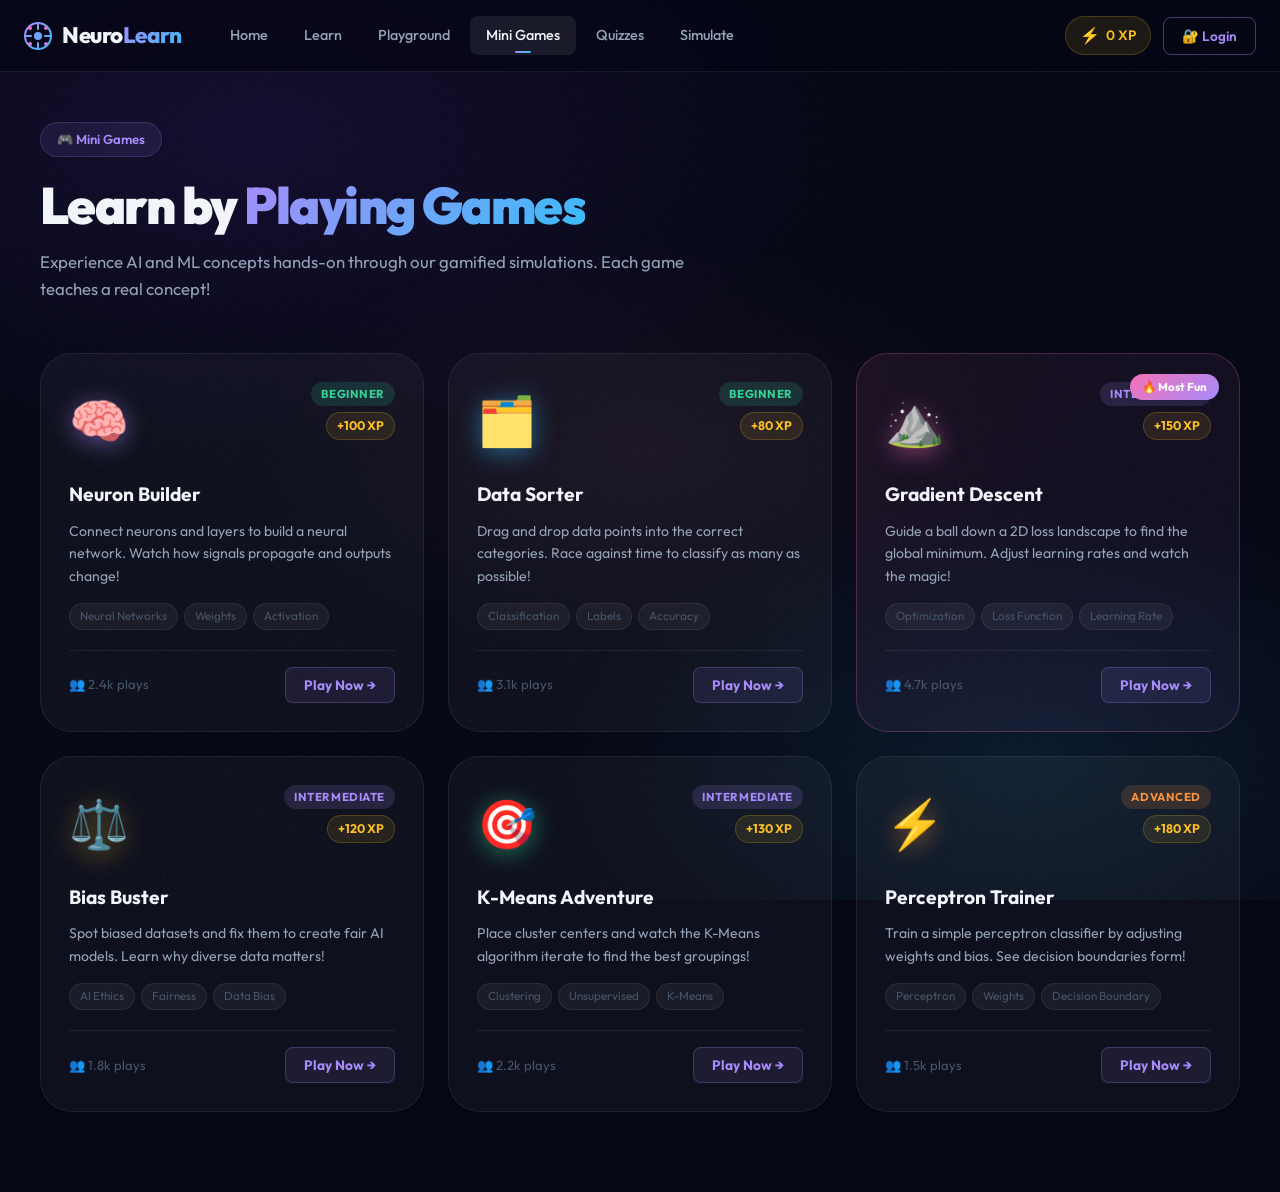
==== games.html @ 95ebddc8 "First Commit - Project Structure and Modules are created" ====
<!DOCTYPE html>
<html lang="en">
<head>
  <meta charset="UTF-8" />
  <meta name="viewport" content="width=device-width, initial-scale=1.0" />
  <title>Mini Games – NeuroLearn</title>
  <meta name="description" content="Learn AI and ML through fun interactive mini-games. Build neural networks, classify data, optimize algorithms, and more!" />
  <link href="https://fonts.googleapis.com/css2?family=Outfit:wght@300;400;500;600;700;800;900&family=JetBrains+Mono:wght@400;600&display=swap" rel="stylesheet" />
  <link rel="stylesheet" href="css/style.css" />
  <link rel="stylesheet" href="css/games.css" />
</head>
<body>
  <div class="bg-canvas"></div>
  <div class="noise-overlay"></div>
  <nav class="navbar" id="navbar">
    <div class="nav-container">
      <a href="index.html" class="nav-logo">
        <div class="logo-icon"><svg width="28" height="28" viewBox="0 0 28 28" fill="none"><circle cx="14" cy="14" r="13" stroke="url(#lg1)" stroke-width="2"/><circle cx="14" cy="14" r="4" fill="url(#lg1)"/><path d="M14 1v6M14 21v6M1 14h6M21 14h6" stroke="url(#lg1)" stroke-width="2" stroke-linecap="round"/><circle cx="6" cy="6" r="2" fill="url(#lg2)"/><circle cx="22" cy="6" r="2" fill="url(#lg2)"/><circle cx="6" cy="22" r="2" fill="url(#lg2)"/><circle cx="22" cy="22" r="2" fill="url(#lg2)"/><defs><linearGradient id="lg1" x1="0" y1="0" x2="28" y2="28" gradientUnits="userSpaceOnUse"><stop stop-color="#a78bfa"/><stop offset="1" stop-color="#38bdf8"/></linearGradient><linearGradient id="lg2" x1="0" y1="0" x2="28" y2="28" gradientUnits="userSpaceOnUse"><stop stop-color="#f472b6"/><stop offset="1" stop-color="#a78bfa"/></linearGradient></defs></svg></div>
        <span class="logo-text">Neuro<span class="logo-accent">Learn</span></span>
      </a>
      <div class="nav-links" id="navLinks">
        <a href="index.html" class="nav-link" id="nav-home">Home</a>
        <a href="learn.html" class="nav-link" id="nav-learn">Learn</a>
        <a href="playground.html" class="nav-link" id="nav-playground">Playground</a>
        <a href="games.html" class="nav-link active" id="nav-games">Mini Games</a>
        <a href="quiz.html" class="nav-link" id="nav-quiz">Quizzes</a>
        <a href="simulate.html" class="nav-link" id="nav-simulate">Simulate</a>
      </div>
      <div class="nav-actions">
        <div class="xp-badge" id="xpBadge"><span class="xp-icon">⚡</span><span id="xpCount">0 XP</span></div>
        <button class="hamburger" id="hamburger"><span></span><span></span><span></span></button>
      </div>
    </div>
  </nav>

  <div class="page-hero">
    <div class="page-hero-content">
      <div class="page-tag">🎮 Mini Games</div>
      <h1 class="page-title">Learn by <span class="gradient-text">Playing Games</span></h1>
      <p class="page-subtitle">Experience AI and ML concepts hands-on through our gamified simulations. Each game teaches a real concept!</p>
    </div>
  </div>

  <!-- Games Hub -->
  <div class="games-hub" id="games-hub">
    <!-- Game Cards Grid -->
    <div class="games-grid container" id="gamesGrid">
      
      <!-- Game 1: Neuron Builder -->
      <div class="game-card" id="neuron-builder" onclick="launchGame('neuron-builder')">
        <div class="gc-header" style="--gc-color: #a78bfa;">
          <div class="gc-icon">🧠</div>
          <div class="gc-badges">
            <span class="gc-diff beginner">Beginner</span>
            <span class="gc-xp">+100 XP</span>
          </div>
        </div>
        <h3>Neuron Builder</h3>
        <p>Connect neurons and layers to build a neural network. Watch how signals propagate and outputs change!</p>
        <div class="gc-tags">
          <span>Neural Networks</span>
          <span>Weights</span>
          <span>Activation</span>
        </div>
        <div class="gc-footer">
          <span class="gc-plays">👥 2.4k plays</span>
          <button class="gc-btn">Play Now →</button>
        </div>
      </div>

      <!-- Game 2: Data Sorter -->
      <div class="game-card" id="data-sorter" onclick="launchGame('data-sorter')">
        <div class="gc-header" style="--gc-color: #38bdf8;">
          <div class="gc-icon">🗂️</div>
          <div class="gc-badges">
            <span class="gc-diff beginner">Beginner</span>
            <span class="gc-xp">+80 XP</span>
          </div>
        </div>
        <h3>Data Sorter</h3>
        <p>Drag and drop data points into the correct categories. Race against time to classify as many as possible!</p>
        <div class="gc-tags">
          <span>Classification</span>
          <span>Labels</span>
          <span>Accuracy</span>
        </div>
        <div class="gc-footer">
          <span class="gc-plays">👥 3.1k plays</span>
          <button class="gc-btn">Play Now →</button>
        </div>
      </div>

      <!-- Game 3: Gradient Descent -->
      <div class="game-card featured-game" id="gradient-descent" onclick="launchGame('gradient-descent')">
        <div class="gc-badge-top">🔥 Most Fun</div>
        <div class="gc-header" style="--gc-color: #f472b6;">
          <div class="gc-icon">⛰️</div>
          <div class="gc-badges">
            <span class="gc-diff intermediate">Intermediate</span>
            <span class="gc-xp">+150 XP</span>
          </div>
        </div>
        <h3>Gradient Descent</h3>
        <p>Guide a ball down a 2D loss landscape to find the global minimum. Adjust learning rates and watch the magic!</p>
        <div class="gc-tags">
          <span>Optimization</span>
          <span>Loss Function</span>
          <span>Learning Rate</span>
        </div>
        <div class="gc-footer">
          <span class="gc-plays">👥 4.7k plays</span>
          <button class="gc-btn">Play Now →</button>
        </div>
      </div>

      <!-- Game 4: Bias Buster -->
      <div class="game-card" id="bias-buster" onclick="launchGame('bias-buster')">
        <div class="gc-header" style="--gc-color: #fbbf24;">
          <div class="gc-icon">⚖️</div>
          <div class="gc-badges">
            <span class="gc-diff intermediate">Intermediate</span>
            <span class="gc-xp">+120 XP</span>
          </div>
        </div>
        <h3>Bias Buster</h3>
        <p>Spot biased datasets and fix them to create fair AI models. Learn why diverse data matters!</p>
        <div class="gc-tags">
          <span>AI Ethics</span>
          <span>Fairness</span>
          <span>Data Bias</span>
        </div>
        <div class="gc-footer">
          <span class="gc-plays">👥 1.8k plays</span>
          <button class="gc-btn">Play Now →</button>
        </div>
      </div>

      <!-- Game 5: K-Means Adventure -->
      <div class="game-card" id="kmeans" onclick="launchGame('kmeans')">
        <div class="gc-header" style="--gc-color: #34d399;">
          <div class="gc-icon">🎯</div>
          <div class="gc-badges">
            <span class="gc-diff intermediate">Intermediate</span>
            <span class="gc-xp">+130 XP</span>
          </div>
        </div>
        <h3>K-Means Adventure</h3>
        <p>Place cluster centers and watch the K-Means algorithm iterate to find the best groupings!</p>
        <div class="gc-tags">
          <span>Clustering</span>
          <span>Unsupervised</span>
          <span>K-Means</span>
        </div>
        <div class="gc-footer">
          <span class="gc-plays">👥 2.2k plays</span>
          <button class="gc-btn">Play Now →</button>
        </div>
      </div>

      <!-- Game 6: Perceptron Trainer -->
      <div class="game-card" id="perceptron" onclick="launchGame('perceptron')">
        <div class="gc-header" style="--gc-color: #fb923c;">
          <div class="gc-icon">⚡</div>
          <div class="gc-badges">
            <span class="gc-diff advanced">Advanced</span>
            <span class="gc-xp">+180 XP</span>
          </div>
        </div>
        <h3>Perceptron Trainer</h3>
        <p>Train a simple perceptron classifier by adjusting weights and bias. See decision boundaries form!</p>
        <div class="gc-tags">
          <span>Perceptron</span>
          <span>Weights</span>
          <span>Decision Boundary</span>
        </div>
        <div class="gc-footer">
          <span class="gc-plays">👥 1.5k plays</span>
          <button class="gc-btn">Play Now →</button>
        </div>
      </div>

    </div>
  </div>

  <!-- Game Modals -->
  <div class="game-modal-overlay" id="gameModal" style="display:none">
    <div class="game-modal" id="gameModalBox">
      <div class="gm-header">
        <h2 id="gameModalTitle">Game Title</h2>
        <button class="gm-close" onclick="closeGame()">✕</button>
      </div>
      <div class="gm-body" id="gameBody">
        <!-- Game renders here -->
      </div>
    </div>
  </div>

  <script src="js/main.js"></script>
  <script src="js/games.js"></script>
</body>
</html>
---- css/style.css ----
/* ============================================
   NEUROLEARN — GLOBAL DESIGN SYSTEM
   ============================================ */

:root {
  --bg-primary: #050714;
  --bg-secondary: #0a0f2e;
  --bg-card: rgba(255,255,255,0.04);
  --bg-card-hover: rgba(255,255,255,0.08);
  --border: rgba(255,255,255,0.07);
  --border-hover: rgba(167,139,250,0.4);

  --purple: #a78bfa;
  --purple-dark: #7c3aed;
  --blue: #38bdf8;
  --pink: #f472b6;
  --green: #34d399;
  --orange: #fb923c;
  --yellow: #fbbf24;

  --text-primary: #f1f5f9;
  --text-secondary: #94a3b8;
  --text-muted: #475569;

  --gradient-main: linear-gradient(135deg, #a78bfa, #38bdf8);
  --gradient-hot: linear-gradient(135deg, #f472b6, #a78bfa);
  --gradient-green: linear-gradient(135deg, #34d399, #38bdf8);

  --radius-sm: 8px;
  --radius-md: 16px;
  --radius-lg: 24px;
  --radius-xl: 32px;

  --shadow-card: 0 4px 32px rgba(0,0,0,0.4);
  --shadow-glow: 0 0 40px rgba(167,139,250,0.15);

  --font-main: 'Outfit', sans-serif;
  --font-code: 'JetBrains Mono', monospace;

  --nav-height: 72px;
  --transition: all 0.3s cubic-bezier(0.4, 0, 0.2, 1);
}

/* Reset & Base */
*, *::before, *::after { box-sizing: border-box; margin: 0; padding: 0; }

html { scroll-behavior: smooth; font-size: 16px; }

body {
  font-family: var(--font-main);
  background: var(--bg-primary);
  color: var(--text-primary);
  line-height: 1.6;
  overflow-x: hidden;
  min-height: 100vh;
}

a { color: inherit; text-decoration: none; }
img { max-width: 100%; }
button { cursor: pointer; border: none; outline: none; font-family: var(--font-main); }

/* ============================================
   BACKGROUND ANIMATION
   ============================================ */
.bg-canvas {
  position: fixed;
  inset: 0;
  z-index: 0;
  pointer-events: none;
  background:
    radial-gradient(ellipse 80% 60% at 20% 15%, rgba(124,58,237,0.12) 0%, transparent 60%),
    radial-gradient(ellipse 60% 50% at 80% 85%, rgba(56,189,248,0.1) 0%, transparent 60%),
    radial-gradient(ellipse 50% 40% at 50% 50%, rgba(244,114,182,0.06) 0%, transparent 60%),
    #050714;
}
.noise-overlay {
  position: fixed;
  inset: 0;
  z-index: 0;
  pointer-events: none;
  opacity: 0.025;
  background-image: url("data:image/svg+xml,%3Csvg viewBox='0 0 256 256' xmlns='http://www.w3.org/2000/svg'%3E%3Cfilter id='noise'%3E%3CfeTurbulence type='fractalNoise' baseFrequency='0.9' numOctaves='4' stitchTiles='stitch'/%3E%3C/filter%3E%3Crect width='100%25' height='100%25' filter='url(%23noise)'/%3E%3C/svg%3E");
}

/* ============================================
   NAVBAR
   ============================================ */
.navbar {
  position: fixed;
  top: 0;
  left: 0;
  right: 0;
  z-index: 1000;
  height: var(--nav-height);
  display: flex;
  align-items: center;
  padding: 0 24px;
  background: rgba(5, 7, 20, 0.7);
  backdrop-filter: blur(20px);
  -webkit-backdrop-filter: blur(20px);
  border-bottom: 1px solid var(--border);
  transition: var(--transition);
}
.navbar.scrolled {
  background: rgba(5, 7, 20, 0.95);
  border-bottom-color: rgba(167,139,250,0.2);
  box-shadow: 0 4px 24px rgba(0,0,0,0.5);
}
.nav-container {
  width: 100%;
  max-width: 1400px;
  margin: 0 auto;
  display: flex;
  align-items: center;
  gap: 32px;
}
.nav-logo {
  display: flex;
  align-items: center;
  gap: 10px;
  flex-shrink: 0;
}
.logo-icon { display: flex; align-items: center; }
.logo-text {
  font-size: 1.4rem;
  font-weight: 800;
  letter-spacing: -0.02em;
  color: var(--text-primary);
}
.logo-accent {
  background: var(--gradient-main);
  -webkit-background-clip: text;
  -webkit-text-fill-color: transparent;
  background-clip: text;
}

.nav-links {
  display: flex;
  align-items: center;
  gap: 4px;
  flex: 1;
}
.nav-link {
  padding: 8px 16px;
  border-radius: var(--radius-sm);
  font-size: 0.9rem;
  font-weight: 500;
  color: var(--text-secondary);
  transition: var(--transition);
  position: relative;
}
.nav-link:hover, .nav-link.active {
  color: var(--text-primary);
  background: var(--bg-card-hover);
}
.nav-link.active::after {
  content: '';
  position: absolute;
  bottom: 2px;
  left: 50%;
  transform: translateX(-50%);
  width: 16px;
  height: 2px;
  background: var(--gradient-main);
  border-radius: 2px;
}

.nav-actions {
  display: flex;
  align-items: center;
  gap: 12px;
  flex-shrink: 0;
}

.xp-badge {
  display: flex;
  align-items: center;
  gap: 6px;
  padding: 6px 14px;
  background: rgba(251,191,36,0.1);
  border: 1px solid rgba(251,191,36,0.2);
  border-radius: 100px;
  font-size: 0.85rem;
  font-weight: 600;
  color: var(--yellow);
  cursor: pointer;
  transition: var(--transition);
}
.xp-badge:hover { background: rgba(251,191,36,0.2); }
.xp-icon { font-size: 1rem; }

.btn-primary {
  padding: 10px 22px;
  background: var(--gradient-main);
  color: white;
  font-size: 0.9rem;
  font-weight: 600;
  border-radius: var(--radius-sm);
  transition: var(--transition);
  white-space: nowrap;
}
.btn-primary:hover {
  opacity: 0.9;
  transform: translateY(-1px);
  box-shadow: 0 8px 24px rgba(124,58,237,0.4);
}

.hamburger {
  display: none;
  flex-direction: column;
  gap: 5px;
  padding: 8px;
  background: none;
  cursor: pointer;
}
.hamburger span {
  display: block;
  width: 22px;
  height: 2px;
  background: var(--text-primary);
  border-radius: 2px;
  transition: var(--transition);
}

/* ============================================
   HERO SECTION
   ============================================ */
.hero {
  min-height: 100vh;
  padding: calc(var(--nav-height) + 60px) 40px 60px;
  display: flex;
  align-items: center;
  justify-content: space-between;
  gap: 60px;
  max-width: 1400px;
  margin: 0 auto;
  position: relative;
  z-index: 1;
}

.hero-content { flex: 1; max-width: 620px; }

.hero-badge {
  display: inline-flex;
  align-items: center;
  gap: 8px;
  padding: 8px 16px;
  background: rgba(167,139,250,0.1);
  border: 1px solid rgba(167,139,250,0.25);
  border-radius: 100px;
  font-size: 0.85rem;
  font-weight: 500;
  color: var(--purple);
  margin-bottom: 28px;
  animation: fadeInDown 0.6s ease both;
}
.badge-dot {
  width: 6px; height: 6px;
  border-radius: 50%;
  background: var(--purple);
  animation: pulse 2s infinite;
}

.hero-title {
  font-size: clamp(2.8rem, 5vw, 4.5rem);
  font-weight: 900;
  line-height: 1.1;
  letter-spacing: -0.03em;
  margin-bottom: 24px;
  animation: fadeInUp 0.7s 0.1s ease both;
}

.gradient-text {
  background: var(--gradient-main);
  -webkit-background-clip: text;
  -webkit-text-fill-color: transparent;
  background-clip: text;
}

.hero-subtitle {
  font-size: 1.15rem;
  color: var(--text-secondary);
  line-height: 1.7;
  margin-bottom: 40px;
  animation: fadeInUp 0.7s 0.2s ease both;
}
.hero-subtitle em { color: var(--purple); font-style: normal; font-weight: 600; }

.hero-actions {
  display: flex;
  gap: 16px;
  flex-wrap: wrap;
  margin-bottom: 52px;
  animation: fadeInUp 0.7s 0.3s ease both;
}

.btn-hero-primary {
  display: inline-flex;
  align-items: center;
  gap: 10px;
  padding: 16px 32px;
  background: var(--gradient-main);
  color: white;
  font-size: 1rem;
  font-weight: 700;
  border-radius: var(--radius-md);
  transition: var(--transition);
  box-shadow: 0 8px 32px rgba(124,58,237,0.4);
}
.btn-hero-primary:hover {
  transform: translateY(-2px);
  box-shadow: 0 16px 40px rgba(124,58,237,0.5);
}

.btn-hero-secondary {
  display: inline-flex;
  align-items: center;
  gap: 10px;
  padding: 16px 32px;
  background: var(--bg-card);
  color: var(--text-primary);
  font-size: 1rem;
  font-weight: 600;
  border-radius: var(--radius-md);
  border: 1px solid var(--border);
  transition: var(--transition);
}
.btn-hero-secondary:hover {
  background: var(--bg-card-hover);
  border-color: var(--purple);
  transform: translateY(-2px);
}

.hero-stats {
  display: flex;
  align-items: center;
  gap: 24px;
  flex-wrap: wrap;
  animation: fadeInUp 0.7s 0.4s ease both;
}
.stat-item {
  display: flex;
  flex-direction: column;
  align-items: center;
  gap: 2px;
}
.stat-item > span:first-child {
  font-size: 2rem;
  font-weight: 800;
  background: var(--gradient-main);
  -webkit-background-clip: text;
  -webkit-text-fill-color: transparent;
  background-clip: text;
  line-height: 1;
}
.stat-item > span:nth-child(2) {
  font-size: 1.4rem;
  font-weight: 800;
  color: var(--text-primary);
  line-height: 1;
}
.stat-label {
  font-size: 0.78rem;
  color: var(--text-muted);
  font-weight: 500;
  text-transform: uppercase;
  letter-spacing: 0.05em;
}
.stat-divider {
  width: 1px;
  height: 40px;
  background: var(--border);
}

/* Hero Visual */
.hero-visual {
  flex: 1;
  max-width: 520px;
  position: relative;
  display: flex;
  align-items: center;
  justify-content: center;
  animation: fadeIn 1s 0.5s ease both;
}

.neural-viz {
  width: 380px;
  height: 380px;
  position: relative;
}

.floating-cards {
  position: absolute;
  inset: 0;
}
.float-card {
  position: absolute;
  padding: 12px 18px;
  background: rgba(10, 15, 46, 0.9);
  border: 1px solid var(--border);
  border-radius: var(--radius-md);
  backdrop-filter: blur(16px);
  display: flex;
  align-items: center;
  gap: 10px;
  font-size: 0.85rem;
  font-weight: 600;
  color: var(--text-secondary);
  box-shadow: var(--shadow-card);
  white-space: nowrap;
}
.fc-icon { font-size: 1.3rem; }
.fc1 { top: 10%; left: -10%; animation: floatCard 4s ease-in-out infinite; }
.fc2 { top: 30%; right: -5%; animation: floatCard 4s 1s ease-in-out infinite; }
.fc3 { bottom: 25%; left: -8%; animation: floatCard 4s 2s ease-in-out infinite; }
.fc4 { bottom: 5%; right: 5%; animation: floatCard 4s 0.5s ease-in-out infinite; }

/* ============================================
   SECTIONS COMMON
   ============================================ */
section { 
  position: relative;
  z-index: 1;
  padding: 90px 40px;
}

.section-header {
  text-align: center;
  margin-bottom: 60px;
  display: flex;
  flex-direction: column;
  align-items: center;
  gap: 16px;
}
.section-tag {
  display: inline-flex;
  padding: 6px 16px;
  background: rgba(167,139,250,0.1);
  border: 1px solid rgba(167,139,250,0.2);
  border-radius: 100px;
  font-size: 0.8rem;
  font-weight: 600;
  color: var(--purple);
  text-transform: uppercase;
  letter-spacing: 0.08em;
}
.section-title {
  font-size: clamp(2rem, 3.5vw, 3rem);
  font-weight: 800;
  line-height: 1.2;
  letter-spacing: -0.02em;
  max-width: 700px;
}
.section-desc {
  font-size: 1.05rem;
  color: var(--text-secondary);
  max-width: 560px;
}
.section-cta { text-align: center; margin-top: 48px; }

/* ============================================
   FEATURES GRID
   ============================================ */
.features-section { max-width: 1400px; margin: 0 auto; }

.features-grid {
  display: grid;
  grid-template-columns: repeat(3, 1fr);
  gap: 20px;
}

.feature-card {
  position: relative;
  padding: 32px;
  background: var(--bg-card);
  border: 1px solid var(--border);
  border-radius: var(--radius-lg);
  transition: var(--transition);
  cursor: pointer;
  overflow: hidden;
  display: block;
}
.feature-card::before {
  content: '';
  position: absolute;
  inset: 0;
  background: radial-gradient(ellipse at top left, rgba(167,139,250,0.06) 0%, transparent 60%);
  opacity: 0;
  transition: var(--transition);
}
.feature-card:hover {
  border-color: var(--border-hover);
  background: var(--bg-card-hover);
  transform: translateY(-4px);
  box-shadow: var(--shadow-glow), var(--shadow-card);
}
.feature-card:hover::before { opacity: 1; }

.feature-icon-wrap {
  width: 56px;
  height: 56px;
  border-radius: 14px;
  background: color-mix(in srgb, var(--icon-color) 15%, transparent);
  border: 1px solid color-mix(in srgb, var(--icon-color) 30%, transparent);
  display: flex;
  align-items: center;
  justify-content: center;
  margin-bottom: 20px;
}
.feature-icon { font-size: 1.6rem; }
.feature-card h3 {
  font-size: 1.2rem;
  font-weight: 700;
  margin-bottom: 10px;
  color: var(--text-primary);
}
.feature-card p {
  font-size: 0.9rem;
  color: var(--text-secondary);
  line-height: 1.6;
  margin-bottom: 16px;
}
.feature-tags {
  display: flex;
  flex-wrap: wrap;
  gap: 6px;
  margin-bottom: 16px;
}
.feature-tags span {
  padding: 3px 10px;
  background: rgba(255,255,255,0.05);
  border: 1px solid var(--border);
  border-radius: 100px;
  font-size: 0.75rem;
  color: var(--text-secondary);
}
.feature-arrow {
  color: var(--text-muted);
  font-size: 1.2rem;
  transition: var(--transition);
}
.feature-card:hover .feature-arrow {
  color: var(--purple);
  transform: translateX(4px);
}

.highlight-card {
  background: linear-gradient(135deg, rgba(244,114,182,0.08), rgba(167,139,250,0.08));
  border-color: rgba(244,114,182,0.2);
}
.new-badge {
  position: absolute;
  top: 20px;
  right: 20px;
  padding: 4px 12px;
  background: var(--gradient-hot);
  border-radius: 100px;
  font-size: 0.75rem;
  font-weight: 700;
  color: white;
}

/* Progress Card */
.progress-card { cursor: default; }
.progress-mini { display: flex; flex-direction: column; gap: 12px; }
.prog-bar-wrap {
  display: flex;
  align-items: center;
  gap: 10px;
  font-size: 0.8rem;
  color: var(--text-secondary);
}
.prog-bar-wrap > span:first-child { width: 80px; flex-shrink: 0; }
.prog-bar-wrap > span:last-child { width: 32px; text-align: right; flex-shrink: 0; }
.prog-bar {
  flex: 1;
  height: 6px;
  background: rgba(255,255,255,0.06);
  border-radius: 6px;
  overflow: hidden;
}
.prog-fill {
  height: 100%;
  background: var(--fill-color, var(--gradient-main));
  border-radius: 6px;
  transition: width 1.5s ease;
}

/* ============================================
   LEARNING PATHS
   ============================================ */
.paths-section { max-width: 1400px; margin: 0 auto; }
.paths-grid {
  display: grid;
  grid-template-columns: repeat(3, 1fr);
  gap: 24px;
  align-items: start;
}
.path-card {
  padding: 32px;
  background: var(--bg-card);
  border: 1px solid var(--border);
  border-radius: var(--radius-lg);
  transition: var(--transition);
  cursor: pointer;
  position: relative;
  overflow: hidden;
}
.path-card:hover {
  border-color: var(--border-hover);
  transform: translateY(-4px);
  box-shadow: var(--shadow-glow), var(--shadow-card);
}
.featured-path {
  background: linear-gradient(135deg, rgba(167,139,250,0.1), rgba(56,189,248,0.06));
  border-color: rgba(167,139,250,0.3);
  transform: scale(1.03);
}
.featured-path:hover { transform: scale(1.03) translateY(-4px); }
.path-best {
  position: absolute;
  top: 16px;
  right: 16px;
  padding: 4px 12px;
  background: var(--gradient-main);
  color: white;
  font-size: 0.72rem;
  font-weight: 700;
  border-radius: 100px;
  text-transform: uppercase;
  letter-spacing: 0.05em;
}
.path-level {
  display: inline-flex;
  padding: 4px 12px;
  border-radius: 100px;
  font-size: 0.75rem;
  font-weight: 700;
  text-transform: uppercase;
  letter-spacing: 0.06em;
  margin-bottom: 16px;
}
.path-level.beginner { background: rgba(52,211,153,0.15); color: var(--green); }
.path-level.intermediate { background: rgba(167,139,250,0.15); color: var(--purple); }
.path-level.advanced { background: rgba(251,146,60,0.15); color: var(--orange); }
.path-icon { font-size: 2.5rem; margin-bottom: 16px; display: block; }
.path-card h3 { font-size: 1.3rem; font-weight: 700; margin-bottom: 10px; }
.path-card p { font-size: 0.9rem; color: var(--text-secondary); margin-bottom: 20px; }
.path-topics { list-style: none; margin-bottom: 24px; display: flex; flex-direction: column; gap: 8px; }
.path-topics li {
  font-size: 0.88rem;
  color: var(--text-secondary);
  padding-left: 16px;
  position: relative;
}
.path-topics li::before {
  content: '✓';
  position: absolute;
  left: 0;
  color: var(--purple);
  font-weight: 700;
}
.path-meta {
  display: flex;
  gap: 16px;
  font-size: 0.82rem;
  color: var(--text-muted);
  margin-bottom: 20px;
}
.path-btn {
  width: 100%;
  padding: 12px;
  background: rgba(167,139,250,0.1);
  border: 1px solid rgba(167,139,250,0.2);
  color: var(--purple);
  font-size: 0.9rem;
  font-weight: 600;
  border-radius: var(--radius-sm);
  transition: var(--transition);
}
.path-btn:hover {
  background: var(--gradient-main);
  color: white;
  border-color: transparent;
}

/* ============================================
   GAMES PREVIEW
   ============================================ */
.games-preview-section { max-width: 1400px; margin: 0 auto; }
.games-preview-grid {
  display: grid;
  grid-template-columns: repeat(4, 1fr);
  gap: 20px;
}
.game-preview-card {
  padding: 28px 24px;
  background: var(--bg-card);
  border: 1px solid var(--border);
  border-radius: var(--radius-lg);
  transition: var(--transition);
  cursor: pointer;
  text-align: center;
}
.game-preview-card:hover {
  border-color: rgba(244,114,182,0.3);
  background: var(--bg-card-hover);
  transform: translateY(-4px);
  box-shadow: 0 8px 32px rgba(244,114,182,0.1);
}
.gp-icon { font-size: 2.5rem; margin-bottom: 14px; display: block; }
.game-preview-card h4 { font-size: 1.05rem; font-weight: 700; margin-bottom: 10px; }
.game-preview-card p { font-size: 0.85rem; color: var(--text-secondary); margin-bottom: 16px; line-height: 1.5; }
.gp-tags span {
  padding: 4px 12px;
  background: rgba(244,114,182,0.1);
  border: 1px solid rgba(244,114,182,0.2);
  border-radius: 100px;
  font-size: 0.75rem;
  color: var(--pink);
  font-weight: 600;
}

/* ============================================
   DASHBOARD SECTION
   ============================================ */
.dashboard-section {
  max-width: 1400px;
  margin: 0 auto;
  display: grid;
  grid-template-columns: 1fr 1fr;
  gap: 60px;
  align-items: center;
}
.dash-content .section-header { align-items: flex-start; text-align: left; }
.dash-actions { margin-top: 32px; }
.btn-large { padding: 14px 32px; font-size: 1rem; }

.dash-widget {
  background: var(--bg-card);
  border: 1px solid var(--border);
  border-radius: var(--radius-xl);
  padding: 28px;
  box-shadow: var(--shadow-card), var(--shadow-glow);
}
.widget-header {
  display: flex;
  justify-content: space-between;
  align-items: center;
  margin-bottom: 24px;
  font-weight: 700;
  font-size: 1rem;
}
.widget-tag {
  padding: 3px 10px;
  background: rgba(52,211,153,0.15);
  color: var(--green);
  border-radius: 100px;
  font-size: 0.72rem;
  font-weight: 700;
  animation: pulse 2s infinite;
}
.widget-stats { display: flex; gap: 24px; margin-bottom: 24px; align-items: center; }
.ws-circle {
  width: 90px;
  height: 90px;
  border-radius: 50%;
  background: conic-gradient(var(--purple) calc(var(--pct)), rgba(255,255,255,0.06) 0);
  display: flex;
  align-items: center;
  justify-content: center;
  position: relative;
  flex-shrink: 0;
}
.ws-circle::after {
  content: '';
  position: absolute;
  inset: 10px;
  background: var(--bg-primary);
  border-radius: 50%;
}
.ws-circle span {
  position: relative;
  z-index: 1;
  font-size: 1rem;
  font-weight: 800;
  background: var(--gradient-main);
  -webkit-background-clip: text;
  -webkit-text-fill-color: transparent;
  background-clip: text;
}
.ws-item {
  display: flex;
  flex-direction: column;
  align-items: center;
  gap: 8px;
  font-size: 0.8rem;
  color: var(--text-muted);
}
.ws-badges {
  display: grid;
  grid-template-columns: 1fr 1fr;
  gap: 8px;
  flex: 1;
}
.badge-item {
  padding: 8px 10px;
  background: rgba(255,255,255,0.03);
  border: 1px solid var(--border);
  border-radius: var(--radius-sm);
  font-size: 0.78rem;
  font-weight: 600;
  color: var(--text-muted);
  text-align: center;
  transition: var(--transition);
}
.badge-item.earned {
  background: rgba(167,139,250,0.1);
  border-color: rgba(167,139,250,0.25);
  color: var(--purple);
}
.streak-bar {
  display: flex;
  flex-direction: column;
  gap: 12px;
  font-size: 0.9rem;
  font-weight: 600;
}
.streak-days { display: flex; gap: 8px; }
.sd {
  width: 36px;
  height: 36px;
  border-radius: var(--radius-sm);
  background: rgba(255,255,255,0.04);
  border: 1px solid var(--border);
  display: flex;
  align-items: center;
  justify-content: center;
  font-size: 0.75rem;
  font-weight: 700;
  color: var(--text-muted);
  transition: var(--transition);
}
.sd.active {
  background: rgba(251,191,36,0.15);
  border-color: rgba(251,191,36,0.3);
  color: var(--yellow);
}

/* ============================================
   FOOTER
   ============================================ */
.footer {
  position: relative;
  z-index: 1;
  border-top: 1px solid var(--border);
  padding: 60px 40px 24px;
  max-width: 1400px;
  margin: 0 auto;
}
.footer-content {
  display: flex;
  justify-content: space-between;
  gap: 60px;
  margin-bottom: 48px;
}
.footer-brand { max-width: 320px; }
.footer-brand .logo-text { font-size: 1.5rem; font-weight: 800; display: block; margin-bottom: 12px; }
.footer-brand p { font-size: 0.9rem; color: var(--text-secondary); margin-bottom: 16px; }
.footer-badges { display: flex; flex-wrap: wrap; gap: 8px; }
.footer-badges span {
  padding: 4px 12px;
  background: var(--bg-card);
  border: 1px solid var(--border);
  border-radius: 100px;
  font-size: 0.78rem;
  color: var(--text-secondary);
}
.footer-links { display: flex; gap: 60px; }
.fl-group { display: flex; flex-direction: column; gap: 12px; }
.fl-group h4 { font-size: 0.85rem; font-weight: 700; text-transform: uppercase; letter-spacing: 0.06em; color: var(--text-primary); margin-bottom: 4px; }
.fl-group a { font-size: 0.9rem; color: var(--text-secondary); transition: color 0.2s; }
.fl-group a:hover { color: var(--purple); }
.footer-bottom {
  padding-top: 24px;
  border-top: 1px solid var(--border);
  text-align: center;
  font-size: 0.85rem;
  color: var(--text-muted);
}

/* ============================================
   ANIMATIONS
   ============================================ */
@keyframes fadeIn { from { opacity: 0; } to { opacity: 1; } }
@keyframes fadeInUp { from { opacity: 0; transform: translateY(24px); } to { opacity: 1; transform: translateY(0); } }
@keyframes fadeInDown { from { opacity: 0; transform: translateY(-16px); } to { opacity: 1; transform: translateY(0); } }
@keyframes floatCard {
  0%, 100% { transform: translateY(0px); }
  50% { transform: translateY(-10px); }
}
@keyframes pulse {
  0%, 100% { opacity: 1; }
  50% { opacity: 0.5; }
}
@keyframes spin { from { transform: rotate(0deg); } to { transform: rotate(360deg); } }
@keyframes bounceIn {
  0% { transform: scale(0.8); opacity: 0; }
  60% { transform: scale(1.05); }
  100% { transform: scale(1); opacity: 1; }
}
@keyframes slideInLeft { from { opacity: 0; transform: translateX(-30px); } to { opacity: 1; transform: translateX(0); } }
@keyframes slideInRight { from { opacity: 0; transform: translateX(30px); } to { opacity: 1; transform: translateX(0); } }

/* ============================================
   PAGE TITLES (for inner pages)
   ============================================ */
.page-hero {
  padding: calc(var(--nav-height) + 50px) 40px 50px;
  max-width: 1400px;
  margin: 0 auto;
  position: relative;
  z-index: 1;
}
.page-hero-content {
  max-width: 700px;
}
.page-tag {
  display: inline-flex;
  align-items: center;
  gap: 8px;
  padding: 6px 16px;
  background: rgba(167,139,250,0.1);
  border: 1px solid rgba(167,139,250,0.2);
  border-radius: 100px;
  font-size: 0.82rem;
  font-weight: 600;
  color: var(--purple);
  margin-bottom: 20px;
}
.page-title {
  font-size: clamp(2.2rem, 4vw, 3.5rem);
  font-weight: 900;
  line-height: 1.1;
  letter-spacing: -0.03em;
  margin-bottom: 16px;
}
.page-subtitle {
  font-size: 1.05rem;
  color: var(--text-secondary);
  line-height: 1.6;
}

/* ============================================
   UTILITY CLASSES
   ============================================ */
.container { max-width: 1400px; margin: 0 auto; padding: 0 40px; }
.grid-2 { display: grid; grid-template-columns: repeat(2, 1fr); gap: 24px; }
.grid-3 { display: grid; grid-template-columns: repeat(3, 1fr); gap: 24px; }
.grid-4 { display: grid; grid-template-columns: repeat(4, 1fr); gap: 20px; }
.card { background: var(--bg-card); border: 1px solid var(--border); border-radius: var(--radius-lg); padding: 28px; transition: var(--transition); }
.card:hover { border-color: var(--border-hover); background: var(--bg-card-hover); }
.tag { padding: 4px 12px; border-radius: 100px; font-size: 0.75rem; font-weight: 600; }
.tag-purple { background: rgba(167,139,250,0.15); color: var(--purple); }
.tag-blue { background: rgba(56,189,248,0.15); color: var(--blue); }
.tag-green { background: rgba(52,211,153,0.15); color: var(--green); }
.tag-pink { background: rgba(244,114,182,0.15); color: var(--pink); }
.tag-orange { background: rgba(251,146,60,0.15); color: var(--orange); }
.tag-yellow { background: rgba(251,191,36,0.15); color: var(--yellow); }

.glass {
  background: rgba(255,255,255,0.04);
  backdrop-filter: blur(20px);
  -webkit-backdrop-filter: blur(20px);
  border: 1px solid rgba(255,255,255,0.08);
}

/* ============================================
   SCROLLBAR
   ============================================ */
::-webkit-scrollbar { width: 6px; }
::-webkit-scrollbar-track { background: var(--bg-primary); }
::-webkit-scrollbar-thumb { background: rgba(167,139,250,0.3); border-radius: 6px; }
::-webkit-scrollbar-thumb:hover { background: rgba(167,139,250,0.5); }

/* ============================================
   RESPONSIVE
   ============================================ */
@media (max-width: 1200px) {
  .features-grid { grid-template-columns: repeat(2, 1fr); }
  .games-preview-grid { grid-template-columns: repeat(2, 1fr); }
  .paths-grid { grid-template-columns: 1fr; }
  .featured-path { transform: none; }
  .featured-path:hover { transform: translateY(-4px); }
}

@media (max-width: 900px) {
  .hero { flex-direction: column; text-align: center; padding-top: calc(var(--nav-height) + 40px); }
  .hero-actions { justify-content: center; }
  .hero-stats { justify-content: center; }
  .hero-visual { display: none; }
  .dashboard-section { grid-template-columns: 1fr; }
  .nav-links { display: none; }
  .nav-links.open { display: flex; flex-direction: column; position: absolute; top: var(--nav-height); left: 0; right: 0; background: rgba(5,7,20,0.97); padding: 20px; border-bottom: 1px solid var(--border); }
  .hamburger { display: flex; }
  .footer-content { flex-direction: column; gap: 40px; }
  .footer-links { gap: 32px; }
  section { padding: 70px 20px; }
}

@media (max-width: 600px) {
  .features-grid, .games-preview-grid, .grid-2, .grid-3, .grid-4 { grid-template-columns: 1fr; }
  .hero { padding: calc(var(--nav-height) + 20px) 20px 40px; }
  .hero-title { font-size: 2.4rem; }
  .navbar { padding: 0 16px; }
  .xp-badge { display: none; }
}

/* ============================================
   AUTHENTICATION MODAL  (Req 3.1)
   ============================================ */
.auth-overlay {
  position: fixed;
  inset: 0;
  background: rgba(0, 0, 0, 0.85);
  backdrop-filter: blur(16px);
  -webkit-backdrop-filter: blur(16px);
  z-index: 3000;
  display: flex;
  align-items: center;
  justify-content: center;
  padding: 20px;
  animation: fadeIn 0.25s ease;
}
.auth-modal {
  background: var(--bg-secondary);
  border: 1px solid rgba(167,139,250,0.2);
  border-radius: var(--radius-xl);
  padding: 40px;
  width: 100%;
  max-width: 440px;
  position: relative;
  animation: bounceIn 0.35s ease;
  box-shadow: 0 32px 80px rgba(0,0,0,0.6), 0 0 60px rgba(167,139,250,0.12);
}
.auth-close {
  position: absolute;
  top: 16px; right: 16px;
  width: 34px; height: 34px;
  border-radius: 50%;
  background: rgba(255,255,255,0.06);
  border: 1px solid var(--border);
  color: var(--text-secondary);
  font-size: 0.9rem;
  display: flex; align-items: center; justify-content: center;
  cursor: pointer;
  transition: var(--transition);
  font-family: var(--font-main);
}
.auth-close:hover { background: rgba(248,113,113,0.15); color: #f87171; border-color: rgba(248,113,113,0.3); }

.auth-logo { text-align: center; margin-bottom: 28px; }
.auth-logo .logo-text { font-size: 1.7rem; font-weight: 800; }
.auth-logo p { font-size: 0.88rem; color: var(--text-muted); margin-top: 8px; }

.auth-tabs {
  display: flex; gap: 4px;
  background: rgba(255,255,255,0.04);
  border-radius: var(--radius-sm);
  padding: 4px;
  margin-bottom: 28px;
}
.auth-tab {
  flex: 1;
  padding: 10px 16px;
  border-radius: 6px;
  font-size: 0.9rem;
  font-weight: 600;
  color: var(--text-secondary);
  background: none;
  border: none;
  cursor: pointer;
  transition: var(--transition);
  font-family: var(--font-main);
}
.auth-tab.active {
  background: var(--gradient-main);
  color: white;
  box-shadow: 0 4px 14px rgba(124,58,237,0.35);
}

.auth-form {
  display: flex;
  flex-direction: column;
  gap: 18px;
}
.af-field { display: flex; flex-direction: column; gap: 7px; }
.af-field label { font-size: 0.83rem; font-weight: 600; color: var(--text-secondary); }
.af-field input {
  padding: 12px 16px;
  background: rgba(255,255,255,0.04);
  border: 1px solid var(--border);
  border-radius: var(--radius-sm);
  color: var(--text-primary);
  font-size: 0.92rem;
  font-family: var(--font-main);
  outline: none;
  transition: var(--transition);
  width: 100%;
}
.af-field input:focus { border-color: var(--purple); box-shadow: 0 0 0 3px rgba(167,139,250,0.12); }
.af-field input::placeholder { color: var(--text-muted); }

.af-error {
  font-size: 0.82rem;
  color: #f87171;
  min-height: 16px;
  margin-top: -4px;
}
.af-submit {
  padding: 14px;
  background: var(--gradient-main);
  color: white;
  font-size: 0.95rem;
  font-weight: 700;
  border-radius: var(--radius-md);
  border: none;
  cursor: pointer;
  transition: var(--transition);
  font-family: var(--font-main);
  margin-top: 4px;
}
.af-submit:hover { opacity: 0.9; transform: translateY(-1px); box-shadow: 0 8px 28px rgba(124,58,237,0.45); }

.af-switch { font-size: 0.82rem; color: var(--text-muted); text-align: center; }
.af-switch button {
  background: none; border: none;
  color: var(--purple); font-weight: 700;
  cursor: pointer; font-family: var(--font-main); font-size: 0.82rem;
}
.af-switch button:hover { text-decoration: underline; }

/* ============================================
   USER PROFILE IN NAVBAR
   ============================================ */
.user-nav-profile {
  display: flex;
  align-items: center;
  gap: 8px;
  padding: 5px 12px 5px 5px;
  background: rgba(167,139,250,0.08);
  border: 1px solid rgba(167,139,250,0.2);
  border-radius: 100px;
  cursor: default;
}
.unp-avatar {
  width: 30px; height: 30px;
  border-radius: 50%;
  background: var(--gradient-main);
  display: flex; align-items: center; justify-content: center;
  font-size: 0.82rem; font-weight: 800; color: white;
  flex-shrink: 0;
}
.unp-name {
  font-size: 0.85rem; font-weight: 600; color: var(--text-primary);
  max-width: 90px; overflow: hidden; text-overflow: ellipsis; white-space: nowrap;
}
.unp-logout {
  background: none; border: none;
  color: var(--text-muted); font-size: 0.9rem;
  cursor: pointer; padding: 3px 5px;
  border-radius: 6px; transition: var(--transition);
  font-family: var(--font-main);
}
.unp-logout:hover { color: #f87171; }

.btn-outline {
  padding: 9px 18px;
  background: transparent;
  border: 1px solid rgba(167,139,250,0.4);
  color: var(--purple);
  font-size: 0.85rem; font-weight: 600;
  border-radius: var(--radius-sm);
  transition: var(--transition);
  font-family: var(--font-main);
  cursor: pointer; white-space: nowrap;
}
.btn-outline:hover { background: rgba(167,139,250,0.1); border-color: var(--purple); }

/* ============================================
   LEADERBOARD SECTION  (Req 3.8)
   ============================================ */
.leaderboard-section { max-width: 1400px; margin: 0 auto; }
.lb-container {
  display: grid;
  grid-template-columns: 1fr 360px;
  gap: 28px;
  align-items: start;
}

/* Leaderboard List */
.lb-list-wrap {
  background: var(--bg-card);
  border: 1px solid var(--border);
  border-radius: var(--radius-xl);
  overflow: hidden;
}
.lb-list-header {
  padding: 20px 28px;
  border-bottom: 1px solid var(--border);
  display: flex; justify-content: space-between; align-items: center;
}
.lb-list-header h3 { font-size: 1rem; font-weight: 700; }
.lb-refresh {
  padding: 6px 16px;
  background: rgba(167,139,250,0.08);
  border: 1px solid rgba(167,139,250,0.2);
  border-radius: 100px;
  font-size: 0.78rem; font-weight: 600;
  color: var(--purple); cursor: pointer;
  transition: var(--transition); font-family: var(--font-main);
}
.lb-refresh:hover { background: rgba(167,139,250,0.18); }

#leaderboardList { display: flex; flex-direction: column; }
.lb-row {
  display: flex; align-items: center; gap: 14px;
  padding: 14px 28px;
  border-bottom: 1px solid var(--border);
  transition: var(--transition);
}
.lb-row:last-child { border-bottom: none; }
.lb-row:hover { background: var(--bg-card-hover); }
.lb-row.lb-me {
  background: rgba(167,139,250,0.07);
  border-left: 3px solid var(--purple);
}
.lb-rank { font-size: 1.2rem; width: 36px; text-align: center; flex-shrink: 0; }
.lb-avatar {
  width: 38px; height: 38px;
  border-radius: 50%;
  background: var(--gradient-main);
  display: flex; align-items: center; justify-content: center;
  font-size: 0.9rem; font-weight: 800; color: white;
  flex-shrink: 0;
}
.lb-info { flex: 1; min-width: 0; }
.lb-name {
  font-size: 0.92rem; font-weight: 700; margin-bottom: 2px;
  white-space: nowrap; overflow: hidden; text-overflow: ellipsis;
}
.lb-streak { font-size: 0.75rem; color: var(--text-muted); }
.lb-xp { display: flex; flex-direction: column; align-items: flex-end; flex-shrink: 0; }
.lb-xp-val { font-size: 0.95rem; font-weight: 800; font-family: var(--font-code); color: var(--yellow); }
.lb-xp-label { font-size: 0.7rem; color: var(--text-muted); }
.lb-you-tag {
  display: inline-block;
  padding: 1px 6px;
  background: rgba(167,139,250,0.2);
  color: var(--purple);
  border-radius: 4px;
  font-size: 0.68rem; font-weight: 700;
  margin-left: 4px; vertical-align: middle;
}

/* Login Prompt */
.lb-login-prompt {
  padding: 20px 28px;
  text-align: center;
  border-top: 1px solid var(--border);
  font-size: 0.88rem; color: var(--text-secondary);
}
.lb-login-btn {
  margin-top: 10px;
  padding: 8px 20px;
  background: var(--gradient-main);
  color: white; font-size: 0.85rem; font-weight: 700;
  border-radius: var(--radius-sm);
  cursor: pointer; font-family: var(--font-main); border: none;
  transition: var(--transition);
}
.lb-login-btn:hover { opacity: 0.9; transform: translateY(-1px); }

/* ============================================
   BADGE SHOWCASE  (Req 3.8)
   ============================================ */
.badge-showcase {
  background: var(--bg-card);
  border: 1px solid var(--border);
  border-radius: var(--radius-xl);
  padding: 28px;
}
.badge-showcase h3 { font-size: 1rem; font-weight: 700; margin-bottom: 8px; }

.bs-grid {
  display: grid;
  grid-template-columns: repeat(2, 1fr);
  gap: 10px;
  margin-top: 16px;
}
.bs-badge {
  padding: 14px 10px;
  background: rgba(255,255,255,0.03);
  border: 1px solid var(--border);
  border-radius: var(--radius-md);
  display: flex; flex-direction: column;
  align-items: center; gap: 5px;
  text-align: center;
  transition: var(--transition);
  position: relative; overflow: hidden;
  cursor: default;
}
.bs-badge.earned {
  background: rgba(167,139,250,0.08);
  border-color: rgba(167,139,250,0.25);
}
.bs-badge.earned:hover {
  transform: translateY(-2px);
  box-shadow: 0 6px 20px rgba(167,139,250,0.15);
}
.bs-badge.locked { opacity: 0.38; }
.bs-badge.earned::after {
  content: '✓';
  position: absolute; top: 5px; right: 7px;
  font-size: 0.65rem; color: var(--green); font-weight: 800;
}
.bs-icon { font-size: 1.7rem; }
.bs-name { font-size: 0.75rem; font-weight: 700; color: var(--text-primary); }
.bs-desc { font-size: 0.66rem; color: var(--text-muted); line-height: 1.3; }

.bs-next-badge {
  padding: 10px 14px;
  background: rgba(167,139,250,0.06);
  border: 1px solid rgba(167,139,250,0.15);
  border-radius: var(--radius-sm);
  font-size: 0.82rem;
  color: var(--text-secondary);
  line-height: 1.5;
}

@media (max-width: 1100px) {
  .lb-container { grid-template-columns: 1fr; }
}
@media (max-width: 600px) {
  .lb-row { padding: 12px 16px; gap: 10px; }
  .lb-rank { width: 28px; font-size: 1rem; }
  .bs-grid { grid-template-columns: repeat(2, 1fr); }
  .auth-modal { padding: 28px 20px; }
}
---- css/games.css ----
/* Games Page Styles */
.games-hub { position: relative; z-index: 1; }
.games-grid {
  display: grid;
  grid-template-columns: repeat(3, 1fr);
  gap: 24px;
  padding-bottom: 80px;
}

.game-card {
  background: var(--bg-card);
  border: 1px solid var(--border);
  border-radius: var(--radius-xl);
  padding: 28px;
  transition: var(--transition);
  cursor: pointer;
  position: relative;
  overflow: hidden;
}
.game-card::before {
  content: '';
  position: absolute;
  inset: 0;
  background: radial-gradient(ellipse at top center, color-mix(in srgb, var(--gc-color, #a78bfa) 8%, transparent), transparent 60%);
  opacity: 0;
  transition: var(--transition);
}
.game-card:hover {
  transform: translateY(-6px);
  border-color: rgba(167,139,250,0.3);
  box-shadow: 0 20px 60px rgba(0,0,0,0.4), 0 0 40px rgba(167,139,250,0.1);
}
.game-card:hover::before { opacity: 1; }

.featured-game {
  background: linear-gradient(135deg, rgba(244,114,182,0.08), rgba(167,139,250,0.06));
  border-color: rgba(244,114,182,0.25);
}
.gc-badge-top {
  position: absolute;
  top: 20px;
  right: 20px;
  padding: 4px 12px;
  background: var(--gradient-hot);
  color: white;
  font-size: 0.72rem;
  font-weight: 700;
  border-radius: 100px;
}

.gc-header {
  display: flex;
  align-items: flex-start;
  justify-content: space-between;
  margin-bottom: 20px;
}
.gc-icon {
  font-size: 3rem;
  filter: drop-shadow(0 4px 12px color-mix(in srgb, var(--gc-color) 50%, transparent));
}
.gc-badges { display: flex; flex-direction: column; align-items: flex-end; gap: 6px; }
.gc-diff {
  padding: 3px 10px;
  border-radius: 100px;
  font-size: 0.72rem;
  font-weight: 700;
  text-transform: uppercase;
  letter-spacing: 0.05em;
}
.gc-diff.beginner { background: rgba(52,211,153,0.15); color: var(--green); }
.gc-diff.intermediate { background: rgba(167,139,250,0.15); color: var(--purple); }
.gc-diff.advanced { background: rgba(251,146,60,0.15); color: var(--orange); }
.gc-xp {
  font-size: 0.78rem;
  font-weight: 700;
  color: var(--yellow);
  background: rgba(251,191,36,0.1);
  padding: 3px 10px;
  border-radius: 100px;
  border: 1px solid rgba(251,191,36,0.2);
}

.game-card h3 { font-size: 1.2rem; font-weight: 700; margin-bottom: 10px; }
.game-card p { font-size: 0.88rem; color: var(--text-secondary); line-height: 1.6; margin-bottom: 16px; }

.gc-tags { display: flex; flex-wrap: wrap; gap: 6px; margin-bottom: 20px; }
.gc-tags span {
  padding: 3px 10px;
  background: rgba(255,255,255,0.05);
  border: 1px solid var(--border);
  border-radius: 100px;
  font-size: 0.73rem;
  color: var(--text-muted);
}

.gc-footer {
  display: flex;
  justify-content: space-between;
  align-items: center;
  padding-top: 16px;
  border-top: 1px solid var(--border);
}
.gc-plays { font-size: 0.82rem; color: var(--text-muted); }
.gc-btn {
  padding: 8px 18px;
  background: rgba(167,139,250,0.1);
  border: 1px solid rgba(167,139,250,0.25);
  color: var(--purple);
  font-size: 0.85rem;
  font-weight: 700;
  border-radius: var(--radius-sm);
  transition: var(--transition);
  font-family: var(--font-main);
}
.gc-btn:hover {
  background: var(--gradient-main);
  color: white;
  border-color: transparent;
}

/* ============================================
   GAME MODAL
   ============================================ */
.game-modal-overlay {
  position: fixed;
  inset: 0;
  background: rgba(0,0,0,0.85);
  backdrop-filter: blur(12px);
  z-index: 2000;
  display: flex;
  align-items: center;
  justify-content: center;
  padding: 20px;
  animation: fadeIn 0.2s ease;
}
.game-modal {
  background: var(--bg-secondary);
  border: 1px solid var(--border);
  border-radius: var(--radius-xl);
  width: 100%;
  max-width: 900px;
  max-height: 90vh;
  overflow-y: auto;
  animation: bounceIn 0.3s ease;
  box-shadow: 0 32px 80px rgba(0,0,0,0.6), 0 0 60px rgba(167,139,250,0.1);
}
.gm-header {
  display: flex;
  justify-content: space-between;
  align-items: center;
  padding: 24px 28px;
  border-bottom: 1px solid var(--border);
}
.gm-header h2 { font-size: 1.4rem; font-weight: 700; }
.gm-close {
  width: 36px;
  height: 36px;
  border-radius: 50%;
  background: rgba(255,255,255,0.06);
  border: 1px solid var(--border);
  color: var(--text-secondary);
  font-size: 1rem;
  display: flex;
  align-items: center;
  justify-content: center;
  transition: var(--transition);
  font-family: var(--font-main);
}
.gm-close:hover { background: rgba(248,113,113,0.15); color: #f87171; border-color: rgba(248,113,113,0.3); }
.gm-body { padding: 28px; }

/* ============================================
   GAME UIs
   ============================================ */
/* Gradient Descent Game */
.gd-game { display: flex; flex-direction: column; gap: 20px; }
.gd-canvas-wrap {
  position: relative;
  background: rgba(0,0,0,0.3);
  border: 1px solid var(--border);
  border-radius: var(--radius-lg);
  overflow: hidden;
}
.gd-canvas-wrap canvas { display: block; width: 100%; }
.gd-controls {
  display: grid;
  grid-template-columns: 1fr 1fr 1fr;
  gap: 16px;
}
.gd-ctrl {
  display: flex;
  flex-direction: column;
  gap: 8px;
}
.gd-ctrl label { font-size: 0.82rem; color: var(--text-secondary); font-weight: 600; }
.gd-ctrl input[type=range] {
  -webkit-appearance: none;
  appearance: none;
  width: 100%;
  height: 6px;
  border-radius: 6px;
  background: rgba(255,255,255,0.06);
  outline: none;
}
.gd-ctrl input[type=range]::-webkit-slider-thumb {
  -webkit-appearance: none;
  width: 18px;
  height: 18px;
  border-radius: 50%;
  background: var(--gradient-main);
  cursor: pointer;
}
.gd-stats {
  display: flex;
  gap: 16px;
  flex-wrap: wrap;
}
.gd-stat {
  padding: 12px 20px;
  background: var(--bg-card);
  border: 1px solid var(--border);
  border-radius: var(--radius-md);
  text-align: center;
  flex: 1;
}
.gd-stat-val { font-size: 1.4rem; font-weight: 800; font-family: var(--font-code); background: var(--gradient-main); -webkit-background-clip: text; -webkit-text-fill-color: transparent; background-clip: text; }
.gd-stat-label { font-size: 0.75rem; color: var(--text-muted); }
.gd-btns { display: flex; gap: 12px; }
.gd-btn {
  padding: 10px 24px;
  border-radius: var(--radius-sm);
  font-size: 0.9rem;
  font-weight: 700;
  font-family: var(--font-main);
  transition: var(--transition);
}
.gd-btn-main { background: var(--gradient-main); color: white; }
.gd-btn-reset { background: rgba(255,255,255,0.06); border: 1px solid var(--border); color: var(--text-secondary); }

/* Data Sorter Game */
.ds-game { display: flex; flex-direction: column; gap: 20px; }
.ds-header {
  display: flex;
  justify-content: space-between;
  align-items: center;
  flex-wrap: wrap;
  gap: 12px;
}
.ds-score-wrap { display: flex; gap: 16px; }
.ds-score {
  padding: 10px 20px;
  background: var(--bg-card);
  border: 1px solid var(--border);
  border-radius: var(--radius-md);
  text-align: center;
  min-width: 100px;
}
.ds-score-val { font-size: 1.5rem; font-weight: 800; display: block; }
.ds-score-label { font-size: 0.72rem; color: var(--text-muted); }
.ds-timer-bar {
  height: 6px;
  background: rgba(255,255,255,0.06);
  border-radius: 6px;
  overflow: hidden;
}
.ds-timer-fill {
  height: 100%;
  background: var(--gradient-main);
  transition: width 1s linear;
  border-radius: 6px;
}
.ds-arena {
  display: grid;
  grid-template-columns: 1fr auto 1fr;
  gap: 20px;
  align-items: start;
  min-height: 300px;
}
.ds-queue {
  background: rgba(0,0,0,0.3);
  border: 1px solid var(--border);
  border-radius: var(--radius-lg);
  padding: 16px;
  display: flex;
  flex-direction: column;
  gap: 10px;
}
.ds-queue h4 { font-size: 0.85rem; font-weight: 700; color: var(--text-muted); margin-bottom: 8px; }
.ds-item {
  padding: 12px;
  background: var(--bg-card);
  border: 1px solid var(--border);
  border-radius: var(--radius-md);
  cursor: grab;
  font-size: 0.9rem;
  font-weight: 600;
  transition: var(--transition);
  user-select: none;
  text-align: center;
}
.ds-item:hover { border-color: var(--purple); background: rgba(167,139,250,0.1); transform: scale(1.02); }
.ds-item:active { cursor: grabbing; transform: scale(0.98); }

.ds-center-arrow {
  display: flex;
  align-items: center;
  justify-content: center;
  font-size: 2rem;
  color: var(--text-muted);
  padding-top: 60px;
}
.ds-buckets {
  display: flex;
  flex-direction: column;
  gap: 12px;
}
.ds-bucket {
  min-height: 80px;
  padding: 12px 16px;
  border: 2px dashed var(--border);
  border-radius: var(--radius-lg);
  transition: var(--transition);
  text-align: center;
}
.ds-bucket.drag-over { border-color: var(--purple); background: rgba(167,139,250,0.05); }
.ds-bucket h4 { font-size: 0.85rem; font-weight: 700; margin-bottom: 8px; }

/* Neuron Builder Game */
.nb-game { display: flex; flex-direction: column; gap: 16px; }
.nb-canvas-wrap {
  background: rgba(0,0,0,0.4);
  border: 1px solid var(--border);
  border-radius: var(--radius-lg);
  overflow: hidden;
}
.nb-canvas-wrap canvas { display: block; width: 100%; height: 350px; }
.nb-controls { display: flex; gap: 12px; flex-wrap: wrap; align-items: center; }
.nb-ctrl-group {
  display: flex;
  align-items: center;
  gap: 10px;
  background: var(--bg-card);
  border: 1px solid var(--border);
  border-radius: var(--radius-md);
  padding: 10px 16px;
}
.nb-ctrl-group label { font-size: 0.82rem; color: var(--text-secondary); font-weight: 600; white-space: nowrap; }
.nb-ctrl-group input[type=number] {
  width: 50px;
  background: rgba(255,255,255,0.06);
  border: 1px solid var(--border);
  border-radius: 6px;
  color: var(--text-primary);
  font-family: var(--font-code);
  font-size: 0.9rem;
  padding: 4px 8px;
  text-align: center;
  outline: none;
}
.nb-output {
  display: flex;
  gap: 16px;
  flex-wrap: wrap;
}
.nb-out-card {
  flex: 1;
  padding: 16px;
  background: var(--bg-card);
  border: 1px solid var(--border);
  border-radius: var(--radius-md);
  text-align: center;
}
.nb-out-val { font-size: 1.8rem; font-weight: 800; font-family: var(--font-code); color: var(--purple); }
.nb-out-label { font-size: 0.75rem; color: var(--text-muted); }

/* K-Means Game */
.km-game { display: flex; flex-direction: column; gap: 16px; }
.km-canvas-wrap {
  background: rgba(0,0,0,0.4);
  border: 1px solid var(--border);
  border-radius: var(--radius-lg);
  overflow: hidden;
  cursor: crosshair;
}
.km-canvas-wrap canvas { display: block; }
.km-legend { display: flex; gap: 16px; flex-wrap: wrap; }
.km-legend-item {
  display: flex;
  align-items: center;
  gap: 6px;
  font-size: 0.82rem;
  color: var(--text-secondary);
}
.km-dot { width: 12px; height: 12px; border-radius: 50%; }

@media (max-width: 768px) {
  .games-grid { grid-template-columns: 1fr; }
  .gd-controls { grid-template-columns: 1fr; }
  .ds-arena { grid-template-columns: 1fr; }
  .ds-center-arrow { display: none; }
}
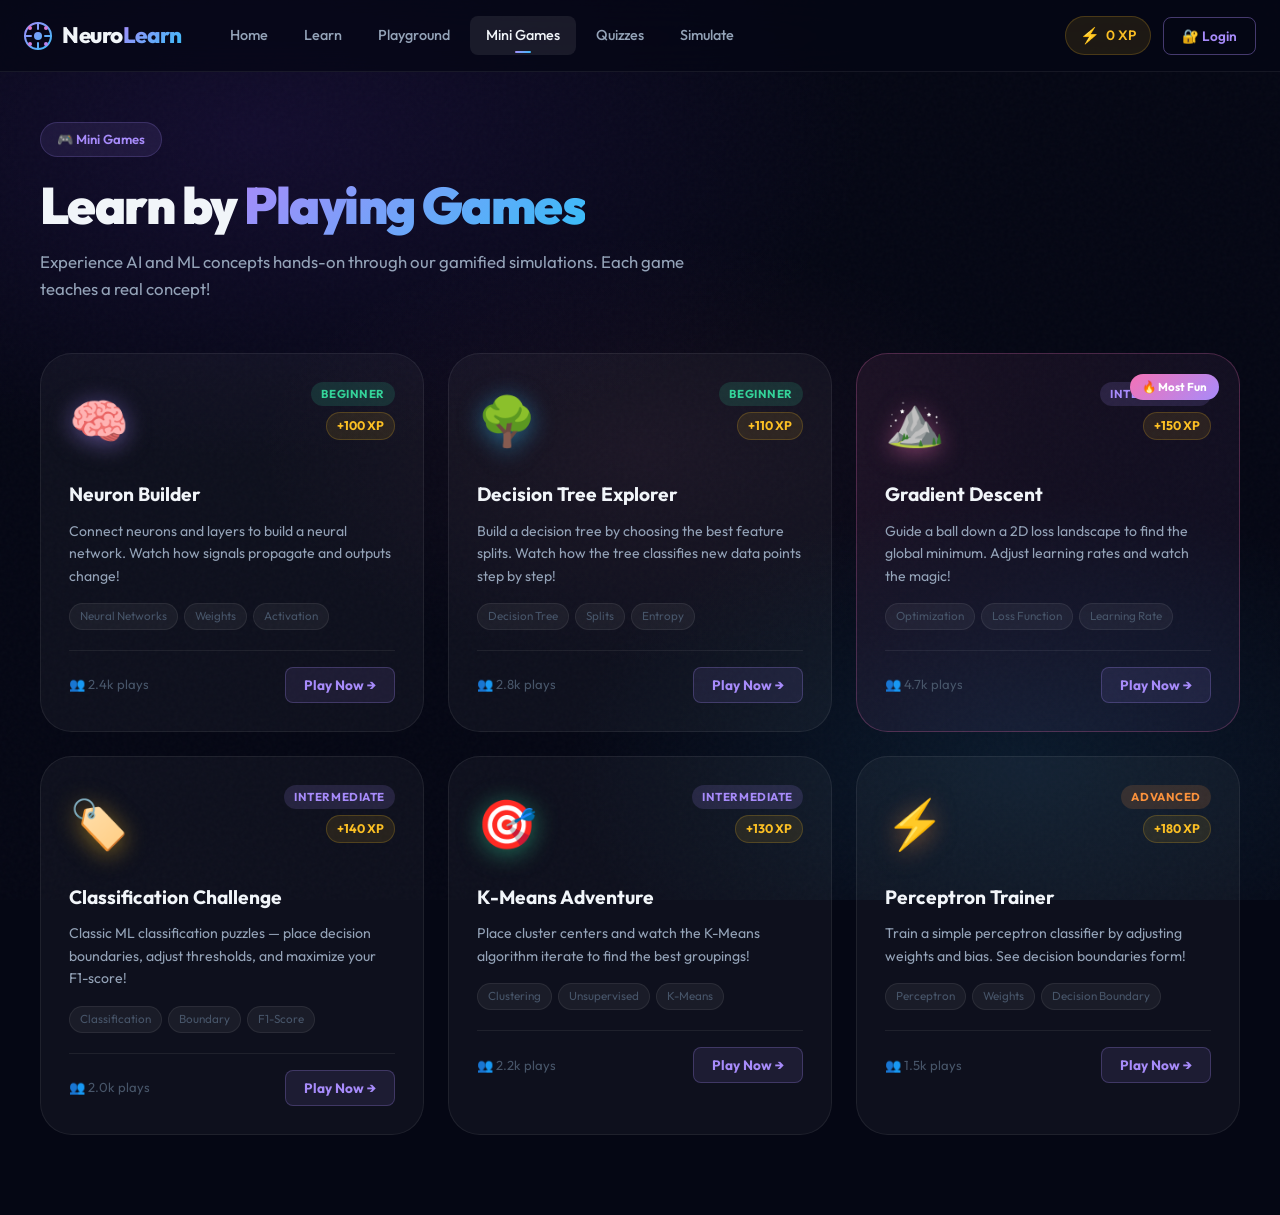
==== commit efb67450: "Commit-2: learning resources are added in learn module also added quizzes and games are added" ====
--- a/games.html
+++ b/games.html
@@ -1,21 +1,44 @@
 <!DOCTYPE html>
 <html lang="en">
+
 <head>
   <meta charset="UTF-8" />
   <meta name="viewport" content="width=device-width, initial-scale=1.0" />
   <title>Mini Games – NeuroLearn</title>
-  <meta name="description" content="Learn AI and ML through fun interactive mini-games. Build neural networks, classify data, optimize algorithms, and more!" />
-  <link href="https://fonts.googleapis.com/css2?family=Outfit:wght@300;400;500;600;700;800;900&family=JetBrains+Mono:wght@400;600&display=swap" rel="stylesheet" />
+  <meta name="description"
+    content="Learn AI and ML through fun interactive mini-games. Build neural networks, classify data, optimize algorithms, and more!" />
+  <link
+    href="https://fonts.googleapis.com/css2?family=Outfit:wght@300;400;500;600;700;800;900&family=JetBrains+Mono:wght@400;600&display=swap"
+    rel="stylesheet" />
   <link rel="stylesheet" href="css/style.css" />
   <link rel="stylesheet" href="css/games.css" />
 </head>
+
 <body>
   <div class="bg-canvas"></div>
   <div class="noise-overlay"></div>
   <nav class="navbar" id="navbar">
     <div class="nav-container">
       <a href="index.html" class="nav-logo">
-        <div class="logo-icon"><svg width="28" height="28" viewBox="0 0 28 28" fill="none"><circle cx="14" cy="14" r="13" stroke="url(#lg1)" stroke-width="2"/><circle cx="14" cy="14" r="4" fill="url(#lg1)"/><path d="M14 1v6M14 21v6M1 14h6M21 14h6" stroke="url(#lg1)" stroke-width="2" stroke-linecap="round"/><circle cx="6" cy="6" r="2" fill="url(#lg2)"/><circle cx="22" cy="6" r="2" fill="url(#lg2)"/><circle cx="6" cy="22" r="2" fill="url(#lg2)"/><circle cx="22" cy="22" r="2" fill="url(#lg2)"/><defs><linearGradient id="lg1" x1="0" y1="0" x2="28" y2="28" gradientUnits="userSpaceOnUse"><stop stop-color="#a78bfa"/><stop offset="1" stop-color="#38bdf8"/></linearGradient><linearGradient id="lg2" x1="0" y1="0" x2="28" y2="28" gradientUnits="userSpaceOnUse"><stop stop-color="#f472b6"/><stop offset="1" stop-color="#a78bfa"/></linearGradient></defs></svg></div>
+        <div class="logo-icon"><svg width="28" height="28" viewBox="0 0 28 28" fill="none">
+            <circle cx="14" cy="14" r="13" stroke="url(#lg1)" stroke-width="2" />
+            <circle cx="14" cy="14" r="4" fill="url(#lg1)" />
+            <path d="M14 1v6M14 21v6M1 14h6M21 14h6" stroke="url(#lg1)" stroke-width="2" stroke-linecap="round" />
+            <circle cx="6" cy="6" r="2" fill="url(#lg2)" />
+            <circle cx="22" cy="6" r="2" fill="url(#lg2)" />
+            <circle cx="6" cy="22" r="2" fill="url(#lg2)" />
+            <circle cx="22" cy="22" r="2" fill="url(#lg2)" />
+            <defs>
+              <linearGradient id="lg1" x1="0" y1="0" x2="28" y2="28" gradientUnits="userSpaceOnUse">
+                <stop stop-color="#a78bfa" />
+                <stop offset="1" stop-color="#38bdf8" />
+              </linearGradient>
+              <linearGradient id="lg2" x1="0" y1="0" x2="28" y2="28" gradientUnits="userSpaceOnUse">
+                <stop stop-color="#f472b6" />
+                <stop offset="1" stop-color="#a78bfa" />
+              </linearGradient>
+            </defs>
+          </svg></div>
         <span class="logo-text">Neuro<span class="logo-accent">Learn</span></span>
       </a>
       <div class="nav-links" id="navLinks">
@@ -37,7 +60,8 @@
     <div class="page-hero-content">
       <div class="page-tag">🎮 Mini Games</div>
       <h1 class="page-title">Learn by <span class="gradient-text">Playing Games</span></h1>
-      <p class="page-subtitle">Experience AI and ML concepts hands-on through our gamified simulations. Each game teaches a real concept!</p>
+      <p class="page-subtitle">Experience AI and ML concepts hands-on through our gamified simulations. Each game
+        teaches a real concept!</p>
     </div>
   </div>
 
@@ -45,7 +69,7 @@
   <div class="games-hub" id="games-hub">
     <!-- Game Cards Grid -->
     <div class="games-grid container" id="gamesGrid">
-      
+
       <!-- Game 1: Neuron Builder -->
       <div class="game-card" id="neuron-builder" onclick="launchGame('neuron-builder')">
         <div class="gc-header" style="--gc-color: #a78bfa;">
@@ -68,24 +92,25 @@
         </div>
       </div>
 
-      <!-- Game 2: Data Sorter -->
-      <div class="game-card" id="data-sorter" onclick="launchGame('data-sorter')">
+      <!-- Game 2: Decision Tree Explorer -->
+      <div class="game-card" id="decision-tree" onclick="launchGame('decision-tree')">
         <div class="gc-header" style="--gc-color: #38bdf8;">
-          <div class="gc-icon">🗂️</div>
+          <div class="gc-icon">🌳</div>
           <div class="gc-badges">
             <span class="gc-diff beginner">Beginner</span>
-            <span class="gc-xp">+80 XP</span>
-          </div>
-        </div>
-        <h3>Data Sorter</h3>
-        <p>Drag and drop data points into the correct categories. Race against time to classify as many as possible!</p>
-        <div class="gc-tags">
-          <span>Classification</span>
-          <span>Labels</span>
-          <span>Accuracy</span>
-        </div>
-        <div class="gc-footer">
-          <span class="gc-plays">👥 3.1k plays</span>
+            <span class="gc-xp">+110 XP</span>
+          </div>
+        </div>
+        <h3>Decision Tree Explorer</h3>
+        <p>Build a decision tree by choosing the best feature splits. Watch how the tree classifies new data points step
+          by step!</p>
+        <div class="gc-tags">
+          <span>Decision Tree</span>
+          <span>Splits</span>
+          <span>Entropy</span>
+        </div>
+        <div class="gc-footer">
+          <span class="gc-plays">👥 2.8k plays</span>
           <button class="gc-btn">Play Now →</button>
         </div>
       </div>
@@ -101,7 +126,8 @@
           </div>
         </div>
         <h3>Gradient Descent</h3>
-        <p>Guide a ball down a 2D loss landscape to find the global minimum. Adjust learning rates and watch the magic!</p>
+        <p>Guide a ball down a 2D loss landscape to find the global minimum. Adjust learning rates and watch the magic!
+        </p>
         <div class="gc-tags">
           <span>Optimization</span>
           <span>Loss Function</span>
@@ -113,24 +139,25 @@
         </div>
       </div>
 
-      <!-- Game 4: Bias Buster -->
-      <div class="game-card" id="bias-buster" onclick="launchGame('bias-buster')">
+      <!-- Game 4: Classification Challenge -->
+      <div class="game-card" id="classification-challenge" onclick="launchGame('classification-challenge')">
         <div class="gc-header" style="--gc-color: #fbbf24;">
-          <div class="gc-icon">⚖️</div>
+          <div class="gc-icon">🏷️</div>
           <div class="gc-badges">
             <span class="gc-diff intermediate">Intermediate</span>
-            <span class="gc-xp">+120 XP</span>
-          </div>
-        </div>
-        <h3>Bias Buster</h3>
-        <p>Spot biased datasets and fix them to create fair AI models. Learn why diverse data matters!</p>
-        <div class="gc-tags">
-          <span>AI Ethics</span>
-          <span>Fairness</span>
-          <span>Data Bias</span>
-        </div>
-        <div class="gc-footer">
-          <span class="gc-plays">👥 1.8k plays</span>
+            <span class="gc-xp">+140 XP</span>
+          </div>
+        </div>
+        <h3>Classification Challenge</h3>
+        <p>Classic ML classification puzzles — place decision boundaries, adjust thresholds, and maximize your F1-score!
+        </p>
+        <div class="gc-tags">
+          <span>Classification</span>
+          <span>Boundary</span>
+          <span>F1-Score</span>
+        </div>
+        <div class="gc-footer">
+          <span class="gc-plays">👥 2.0k plays</span>
           <button class="gc-btn">Play Now →</button>
         </div>
       </div>
@@ -198,4 +225,5 @@
   <script src="js/main.js"></script>
   <script src="js/games.js"></script>
 </body>
-</html>
+
+</html>
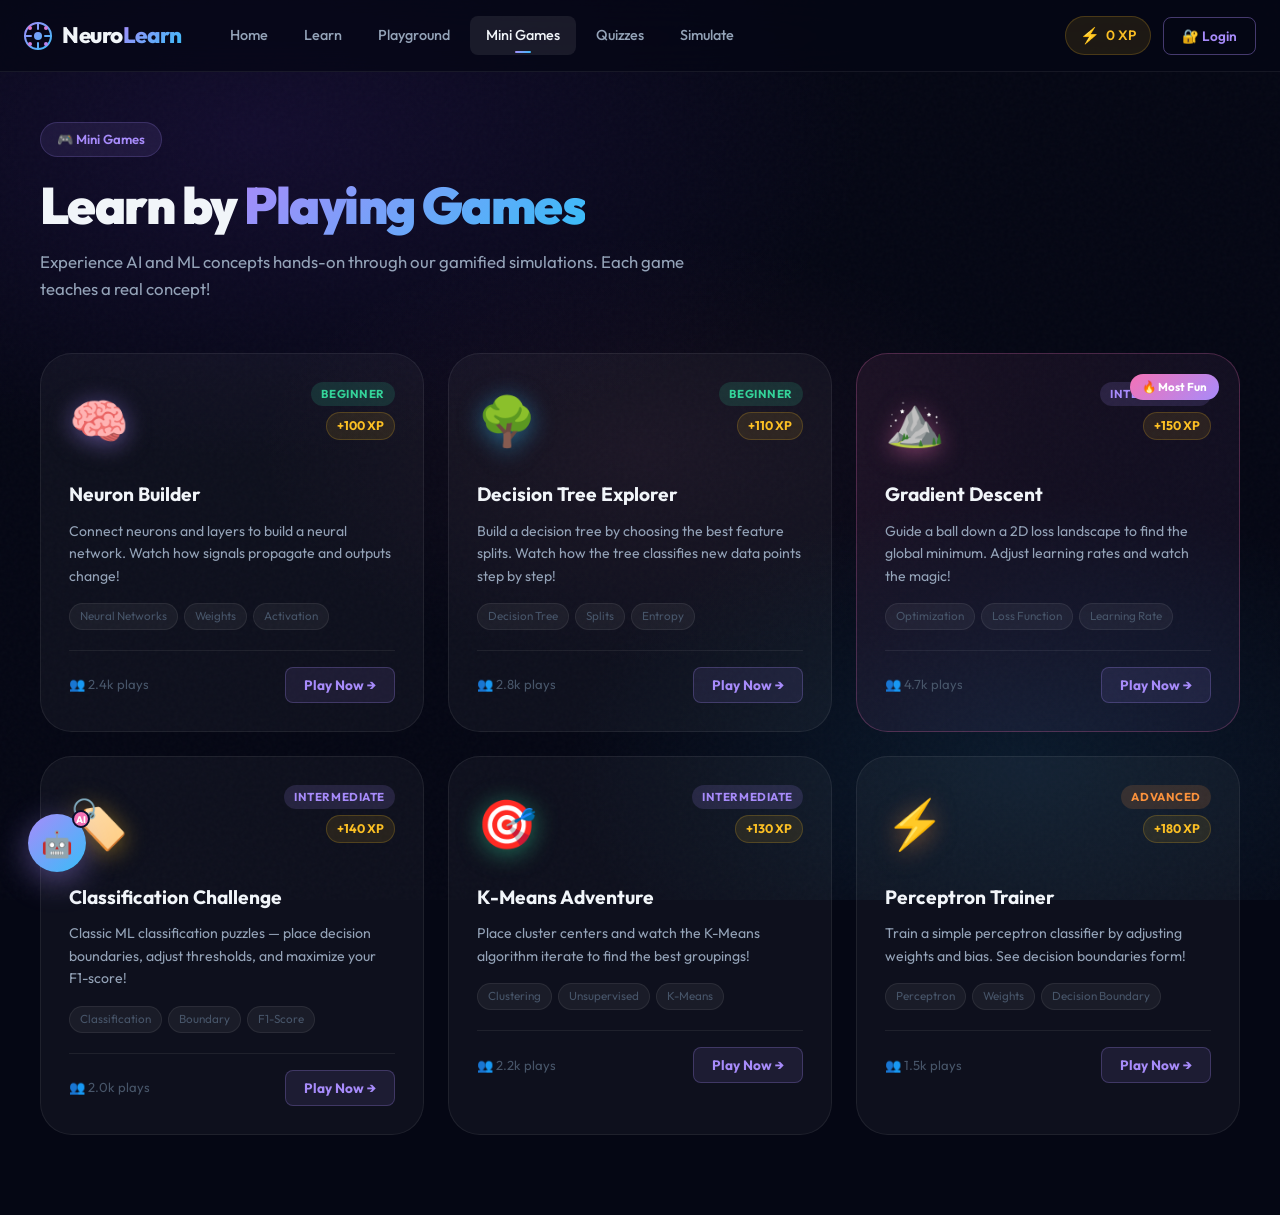
==== commit af39c371: "Simulation module is created and implemented" ====
--- a/games.html
+++ b/games.html
@@ -224,6 +224,7 @@
 
   <script src="js/main.js"></script>
   <script src="js/games.js"></script>
+  <script src="js/chatbot.js"></script>
 </body>
 
 </html>
